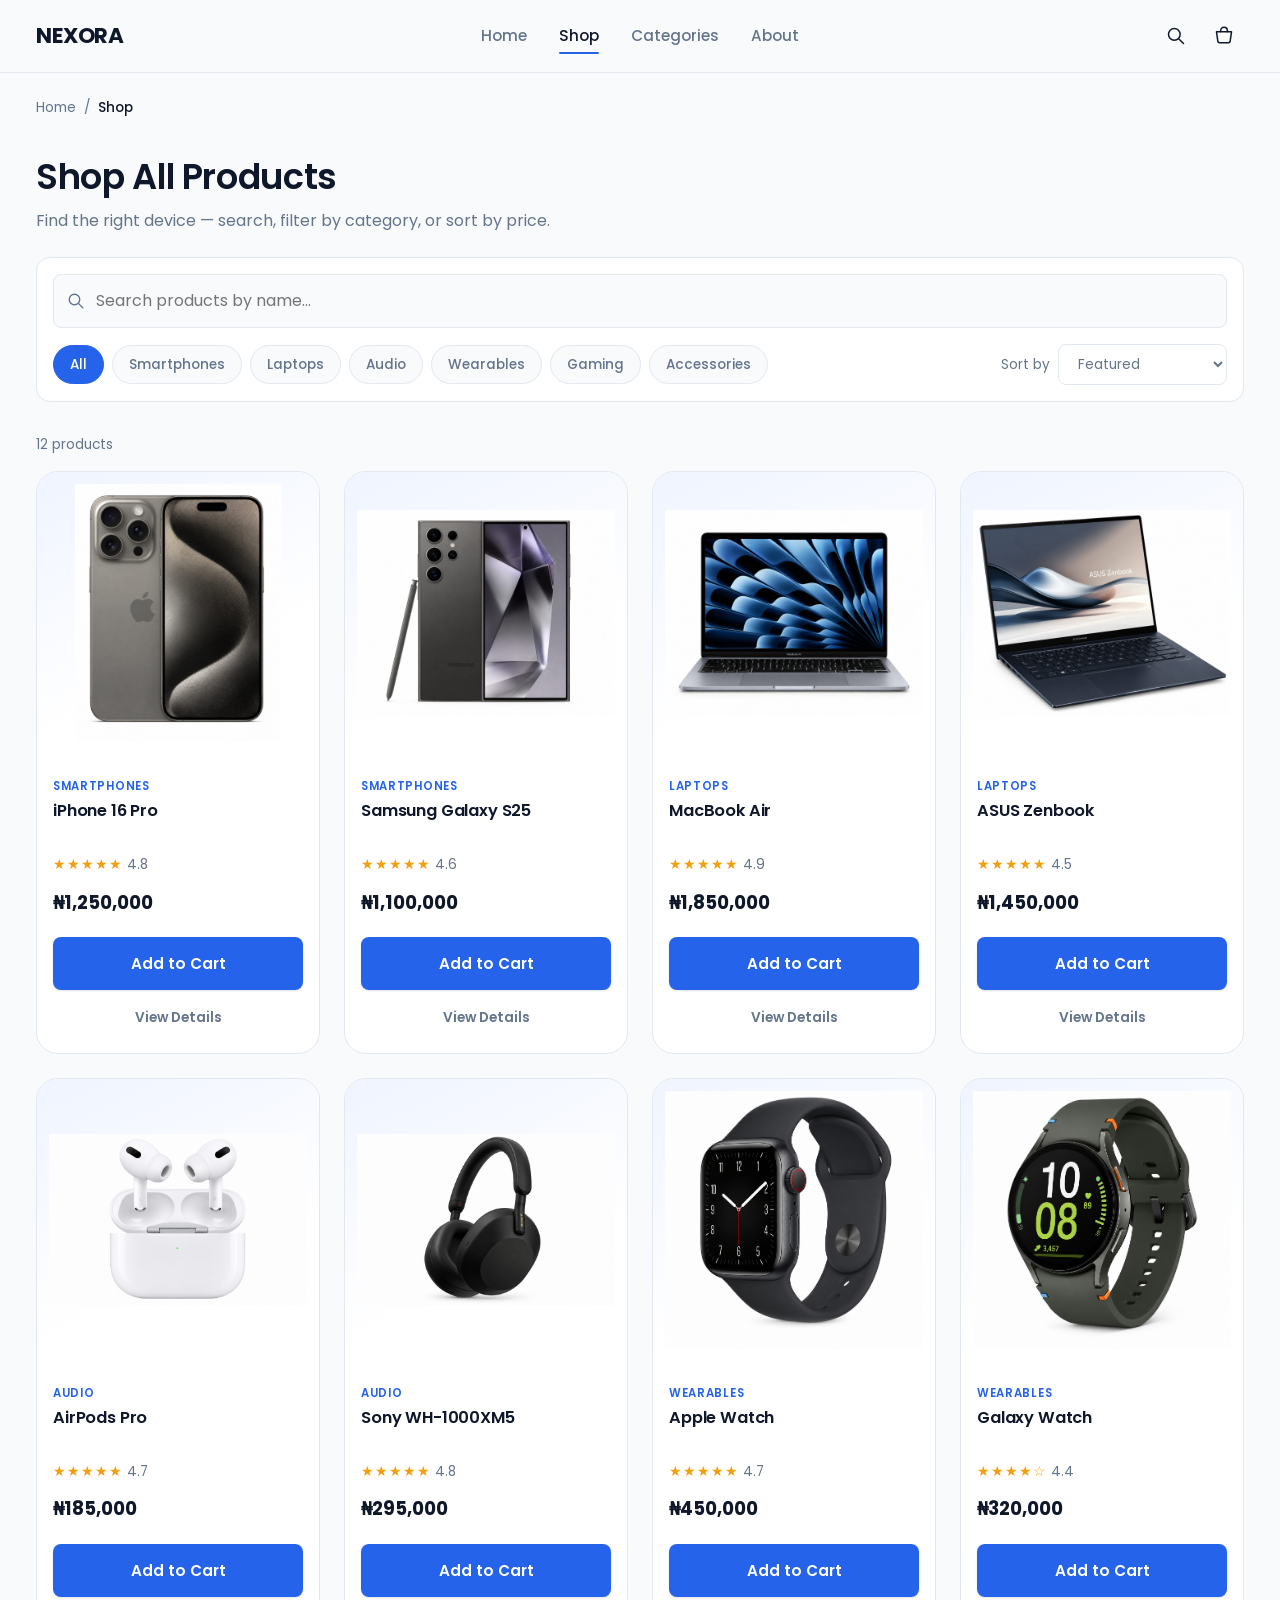
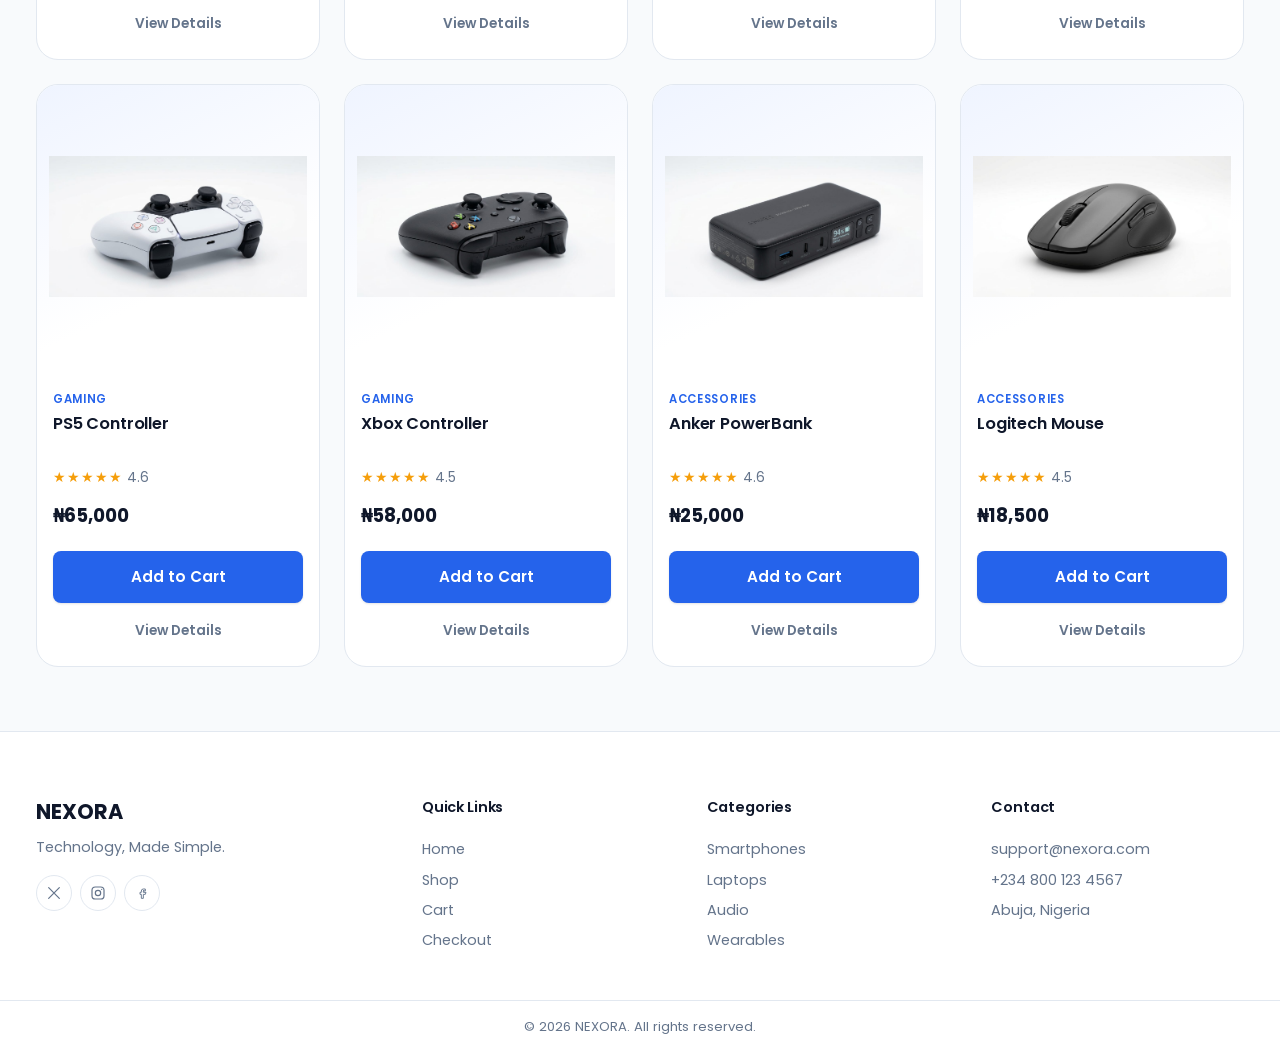
==== checkout.html @ f47aa78c "initail commit" ====
<!DOCTYPE html>
<html lang="en">
<head>
  <meta charset="UTF-8">
  <meta name="viewport" content="width=device-width, initial-scale=1.0">
  <title>Checkout — NEXORA</title>
  <link rel="preconnect" href="https://fonts.googleapis.com">
  <link rel="preconnect" href="https://fonts.gstatic.com" crossorigin>
  <link href="https://fonts.googleapis.com/css2?family=Poppins:wght@400;500;600;700&amp;display=swap" rel="stylesheet">
  <link rel="stylesheet" href="css/style.css">
  <link rel="stylesheet" href="css/products.css">
  <link rel="stylesheet" href="css/responsive.css">
</head>
<body>

  <!-- ============ NAVBAR ============ -->
  <header class="navbar">
    <div class="container navbar__inner">
      <a href="index.html" class="navbar__logo" aria-label="NEXORA Home">NEXORA</a>

      <nav class="navbar__links" aria-label="Primary">
        <a href="index.html" class="navbar__link">Home</a>
        <a href="products.html" class="navbar__link">Shop</a>
        <a href="index.html#categories" class="navbar__link">Categories</a>
        <a href="index.html#why-choose" class="navbar__link">About</a>
      </nav>

      <div class="navbar__actions">
        <button class="icon-btn" id="searchToggle" aria-label="Search" aria-expanded="false" aria-controls="navbarSearch">
          <svg width="20" height="20" viewBox="0 0 24 24" fill="none" aria-hidden="true"><circle cx="10" cy="10" r="7" stroke="currentColor" stroke-width="1.8"/><line x1="21" y1="21" x2="15.5" y2="15.5" stroke="currentColor" stroke-width="1.8" stroke-linecap="round"/></svg>
        </button>
        <a href="cart.html" class="icon-btn" aria-label="View cart">
          <svg width="20" height="20" viewBox="0 0 24 24" fill="none" aria-hidden="true"><path d="M3 7h18l-1.6 11.2A2 2 0 0 1 17.4 20H6.6a2 2 0 0 1-2-1.8L3 7Z" stroke="currentColor" stroke-width="1.8" stroke-linejoin="round"/><path d="M8 7V5.5a4 4 0 0 1 8 0V7" stroke="currentColor" stroke-width="1.8" stroke-linecap="round"/></svg>
          <span class="cart-count" id="cartCount">0</span>
        </a>
        <button class="hamburger" id="hamburgerBtn" aria-label="Open menu" aria-expanded="false" aria-controls="mobileMenu">
          <span></span><span></span><span></span>
        </button>
      </div>
    </div>

    <div class="navbar__search" id="navbarSearch" hidden>
      <form class="navbar__search-form" id="navbarSearchForm" role="search" novalidate>
        <label for="navbarSearchInput" class="visually-hidden">Search products</label>
        <input type="search" id="navbarSearchInput" placeholder="Search for products..." autocomplete="off">
        <button type="submit">Search</button>
      </form>
    </div>
  </header>

  <div class="mobile-menu" id="mobileMenu" hidden>
    <nav aria-label="Mobile">
      <a href="index.html">Home</a>
      <a href="products.html">Shop</a>
      <a href="index.html#categories">Categories</a>
      <a href="index.html#why-choose">About</a>
      <a href="cart.html">Cart</a>
    </nav>
  </div>

  <main id="main-content">
    <div class="container">

      <nav class="breadcrumb" aria-label="Breadcrumb">
        <a href="index.html">Home</a>
        <span aria-hidden="true">/</span>
        <a href="cart.html">Cart</a>
        <span aria-hidden="true">/</span>
        <span class="breadcrumb__current">Checkout</span>
      </nav>

      <div class="page-header">
        <h1 class="page-header__title">Checkout</h1>
        <p class="page-header__text">Enter your delivery details to complete your order.</p>
      </div>

      <div class="checkout-layout">
        <!-- ============ DELIVERY FORM ============ -->
        <form class="checkout-form" id="checkoutForm" novalidate>
          <h2>Delivery Details</h2>

          <div class="field field--full">
            <label for="fullName">Full Name</label>
            <input type="text" id="fullName" name="fullName" autocomplete="name" placeholder="e.g. Amaka Obi" aria-describedby="fullNameError">
            <p class="field__error" id="fullNameError"></p>
          </div>

          <div class="field">
            <label for="email">Email</label>
            <input type="email" id="email" name="email" autocomplete="email" placeholder="you@example.com" aria-describedby="emailError">
            <p class="field__error" id="emailError"></p>
          </div>

          <div class="field">
            <label for="phone">Phone Number</label>
            <input type="tel" id="phone" name="phone" autocomplete="tel" placeholder="e.g. 0803 123 4567" aria-describedby="phoneError">
            <p class="field__error" id="phoneError"></p>
          </div>

          <div class="field field--full">
            <label for="address">Address</label>
            <input type="text" id="address" name="address" autocomplete="street-address" placeholder="Street address" aria-describedby="addressError">
            <p class="field__error" id="addressError"></p>
          </div>

          <div class="field field--full">
            <label for="city">City</label>
            <input type="text" id="city" name="city" autocomplete="address-level2" placeholder="e.g. Abuja" aria-describedby="cityError">
            <p class="field__error" id="cityError"></p>
          </div>

          <div class="field field--full">
            <button type="submit" class="btn btn--primary btn--block" id="placeOrderBtn">Place Order</button>
          </div>
        </form>

        <!-- ============ ORDER SUMMARY ============ -->
        <aside class="order-summary">
          <h2>Order Summary</h2>
          <div id="checkoutItems">
            <!-- Populated by checkout.js -->
          </div>
          <div class="summary-row">
            <span>Subtotal</span>
            <span id="checkoutSubtotal">₦0</span>
          </div>
          <div class="summary-row">
            <span>Delivery Fee</span>
            <span id="checkoutDelivery">₦0</span>
          </div>
          <div class="summary-row summary-row--total">
            <span>Total</span>
            <span id="checkoutTotal">₦0</span>
          </div>
        </aside>
      </div>

    </div>
  </main>

  <!-- ============ FOOTER ============ -->
  <footer class="footer">
    <div class="container footer__grid">
      <div class="footer__brand">
        <p class="footer__logo">NEXORA</p>
        <p class="footer__tagline">Technology, Made Simple.</p>
        <div class="footer__socials">
          <a href="#" aria-label="NEXORA on Twitter / X"><svg width="16" height="16" viewBox="0 0 24 24" fill="none" aria-hidden="true"><path d="M4 4l16 16M20 4 4 20" stroke="currentColor" stroke-width="1.8" stroke-linecap="round"/></svg></a>
          <a href="#" aria-label="NEXORA on Instagram"><svg width="16" height="16" viewBox="0 0 24 24" fill="none" aria-hidden="true"><rect x="3" y="3" width="18" height="18" rx="5" stroke="currentColor" stroke-width="1.8"/><circle cx="12" cy="12" r="4" stroke="currentColor" stroke-width="1.8"/><circle cx="17.5" cy="6.5" r="1" fill="currentColor"/></svg></a>
          <a href="#" aria-label="NEXORA on Facebook"><svg width="16" height="16" viewBox="0 0 24 24" fill="none" aria-hidden="true"><path d="M14 9h3V6h-3a3 3 0 0 0-3 3v2H9v3h2v6h3v-6h3l1-3h-4V9a1 1 0 0 1 1-1Z" stroke="currentColor" stroke-width="1.4" stroke-linejoin="round"/></svg></a>
        </div>
      </div>
      <div class="footer__col">
        <h3>Quick Links</h3>
        <a href="index.html">Home</a>
        <a href="products.html">Shop</a>
        <a href="cart.html">Cart</a>
        <a href="checkout.html">Checkout</a>
      </div>
      <div class="footer__col">
        <h3>Categories</h3>
        <a href="products.html?category=smartphones">Smartphones</a>
        <a href="products.html?category=laptops">Laptops</a>
        <a href="products.html?category=audio">Audio</a>
        <a href="products.html?category=wearables">Wearables</a>
      </div>
      <div class="footer__col">
        <h3>Contact</h3>
        <p>support@nexora.com</p>
        <p>+234 800 123 4567</p>
        <p>Abuja, Nigeria</p>
      </div>
    </div>
    <div class="footer__bottom">
      <p>&copy; 2026 NEXORA. All rights reserved.</p>
    </div>
  </footer>

  <button id="scrollTopBtn" class="scroll-top-btn" aria-label="Scroll to top" hidden>
    <svg width="18" height="18" viewBox="0 0 24 24" fill="none" aria-hidden="true"><path d="M6 15l6-6 6 6" stroke="currentColor" stroke-width="2" stroke-linecap="round" stroke-linejoin="round"/></svg>
  </button>

  <div id="toastContainer" class="toast-container" aria-live="polite" aria-atomic="true"></div>

  <script src="js/main.js"></script>
  <script src="js/products.js"></script>
  <script src="js/cart.js"></script>
  <script src="js/checkout.js"></script>
</body>
</html>
---- css/style.css ----
/* =============================================================
   NEXORA — style.css
   Global design tokens, typography, layout primitives, the navbar,
   footer, and every section that lives on the home page. Components
   that are reused elsewhere (buttons, cards, forms, toasts) also
   live here so products.css and every page can rely on them.
   ============================================================= */

/* ---------- Design tokens ---------- */
:root {
  /* Brand colors (fixed by the NEXORA design system) */
  --bg: #F8FAFC;
  --surface: #FFFFFF;
  --primary: #2563EB;
  --primary-hover: #1D4ED8;
  --text: #0F172A;
  --text-secondary: #64748B;
  --border: #E2E8F0;
  --success: #22C55E;

  /* Supporting tokens derived from the brand palette */
  --primary-soft: #EFF4FF;
  --danger: #DC2626;
  --danger-soft: #FEF2F2;

  /* Spacing scale — keeps rhythm consistent across every section */
  --space-1: 4px;
  --space-2: 8px;
  --space-3: 12px;
  --space-4: 16px;
  --space-5: 24px;
  --space-6: 32px;
  --space-7: 48px;
  --space-8: 64px;
  --space-9: 96px;

  /* Radius + shadow — used sparingly for a premium, non-toy feel */
  --radius-sm: 8px;
  --radius-md: 14px;
  --radius-lg: 22px;
  --shadow-sm: 0 1px 2px rgba(15, 23, 42, 0.06), 0 1px 3px rgba(15, 23, 42, 0.06);
  --shadow-md: 0 8px 24px rgba(15, 23, 42, 0.08);
  --shadow-lg: 0 20px 48px rgba(15, 23, 42, 0.12);

  --font-body: "Poppins", -apple-system, BlinkMacSystemFont, "Segoe UI", sans-serif;
  --container-width: 1240px;
  --transition: 0.2s ease;
}

/* ---------- Reset ---------- */
*, *::before, *::after { box-sizing: border-box; }

html { scroll-behavior: smooth; }

@media (prefers-reduced-motion: reduce) {
  html { scroll-behavior: auto; }
  *, *::before, *::after {
    animation-duration: 0.01ms !important;
    animation-iteration-count: 1 !important;
    transition-duration: 0.01ms !important;
  }
}

body, h1, h2, h3, h4, p, figure, blockquote, dl, dd { margin: 0; }
ul, ol { margin: 0; padding: 0; list-style: none; }
img { max-width: 100%; display: block; }
button, input, select, textarea { font: inherit; color: inherit; }
button { cursor: pointer; background: none; border: none; }
a { color: inherit; text-decoration: none; }

body {
  font-family: var(--font-body);
  background: var(--bg);
  color: var(--text);
  line-height: 1.55;
  -webkit-font-smoothing: antialiased;
}

body.no-scroll { overflow: hidden; }

/* Visible, on-brand focus state — required everywhere for keyboard users */
a:focus-visible,
button:focus-visible,
input:focus-visible,
select:focus-visible,
textarea:focus-visible {
  outline: 2px solid var(--primary);
  outline-offset: 2px;
  border-radius: var(--radius-sm);
}

.visually-hidden {
  position: absolute;
  width: 1px; height: 1px;
  overflow: hidden;
  clip: rect(0 0 0 0);
  white-space: nowrap;
}

/* BUG FIX: several components below (.empty-state, .cart-layout,
   .product-detail, etc.) set an explicit `display` value for their own
   layout purposes. An explicit author `display` always wins over the
   browser's built-in `[hidden] { display: none }` rule, no matter how
   the `hidden` attribute/property is toggled from JS — which was why
   "No products found" and similar empty-states could stay visible even
   after JS set `.hidden = true`. This single rule restores the native
   behavior everywhere, with the highest priority so nothing can quietly
   override it again. */
[hidden] { display: none !important; }

/* ---------- Layout ---------- */
.container {
  width: 100%;
  max-width: var(--container-width);
  margin-inline: auto;
  padding-inline: var(--space-4);
}

.section { padding-block: var(--space-8); }
.section--tight { padding-block: var(--space-7); }
.section--muted { background: var(--surface); }

.section__header {
  display: flex;
  flex-direction: column;
  gap: var(--space-2);
  margin-bottom: var(--space-6);
}

.section__eyebrow {
  font-size: 0.75rem;
  font-weight: 600;
  letter-spacing: 0.12em;
  text-transform: uppercase;
  color: var(--primary);
}

.section__title {
  font-size: clamp(1.5rem, 1.2rem + 1.2vw, 2.1rem);
  font-weight: 600;
  letter-spacing: -0.01em;
}

.section__subtitle {
  color: var(--text-secondary);
  max-width: 56ch;
}

.section__head-row {
  display: flex;
  align-items: flex-end;
  justify-content: space-between;
  gap: var(--space-4);
  flex-wrap: wrap;
}

/* ---------- Typography ---------- */
h1, h2, h3, h4 { font-weight: 600; color: var(--text); letter-spacing: -0.01em; }
.text-secondary { color: var(--text-secondary); }
.text-sm { font-size: 0.875rem; }

/* ---------- Buttons ---------- */
.btn {
  display: inline-flex;
  align-items: center;
  justify-content: center;
  gap: var(--space-2);
  padding: 0.85rem 1.6rem;
  border-radius: var(--radius-sm);
  font-weight: 600;
  font-size: 0.95rem;
  border: 1px solid transparent;
  transition: transform var(--transition), background var(--transition), box-shadow var(--transition), border-color var(--transition);
  white-space: nowrap;
}

.btn--primary {
  background: var(--primary);
  color: #fff;
  box-shadow: var(--shadow-sm);
}
.btn--primary:hover { background: var(--primary-hover); box-shadow: var(--shadow-md); transform: translateY(-1px); }

.btn--outline {
  background: var(--surface);
  color: var(--text);
  border-color: var(--border);
}
.btn--outline:hover { border-color: var(--primary); color: var(--primary); }

.btn--ghost {
  background: transparent;
  color: var(--text);
}
.btn--ghost:hover { color: var(--primary); }

.btn--sm { padding: 0.6rem 1.1rem; font-size: 0.85rem; }
.btn--block { width: 100%; }
.btn:disabled { opacity: 0.65; cursor: not-allowed; transform: none !important; }

/* ---------- Forms (shared across shop search, checkout, newsletter) ---------- */
.field { display: flex; flex-direction: column; gap: var(--space-2); }

.field label {
  font-size: 0.85rem;
  font-weight: 500;
  color: var(--text);
}

.field input,
.field select,
.field textarea {
  padding: 0.8rem 1rem;
  border: 1px solid var(--border);
  border-radius: var(--radius-sm);
  background: var(--surface);
  font-size: 0.95rem;
  transition: border-color var(--transition), box-shadow var(--transition);
}

.field input:focus,
.field select:focus,
.field textarea:focus {
  border-color: var(--primary);
  box-shadow: 0 0 0 3px var(--primary-soft);
  outline: none;
}

.field input[aria-invalid="true"] { border-color: var(--danger); }

.field__error {
  min-height: 1.1em;
  font-size: 0.8rem;
  color: var(--danger);
}

/* ---------- Star ratings ---------- */
.stars { color: #F59E0B; letter-spacing: 1px; font-size: 0.9rem; }
.rating-value { font-size: 0.85rem; color: var(--text-secondary); margin-left: var(--space-1); }

/* ---------- Navbar ---------- */
.navbar {
  position: sticky;
  top: 0;
  z-index: 100;
  background: rgba(248, 250, 252, 0.92);
  backdrop-filter: blur(10px);
  border-bottom: 1px solid var(--border);
}

.navbar__inner {
  display: flex;
  align-items: center;
  justify-content: space-between;
  gap: var(--space-4);
  padding-block: var(--space-4);
}

.navbar__logo {
  font-size: 1.35rem;
  font-weight: 700;
  letter-spacing: -0.02em;
  color: var(--text);
}

.navbar__links { display: none; align-items: center; gap: var(--space-6); }

.navbar__link {
  font-size: 0.95rem;
  font-weight: 500;
  color: var(--text-secondary);
  transition: color var(--transition);
  position: relative;
}
.navbar__link:hover, .navbar__link[aria-current="page"] { color: var(--text); }
.navbar__link[aria-current="page"]::after {
  content: "";
  position: absolute;
  left: 0; right: 0; bottom: -6px;
  height: 2px;
  background: var(--primary);
  border-radius: 2px;
}

.navbar__actions { display: flex; align-items: center; gap: var(--space-2); }

.icon-btn {
  position: relative;
  display: inline-flex;
  align-items: center;
  justify-content: center;
  width: 40px; height: 40px;
  border-radius: var(--radius-sm);
  color: var(--text);
  transition: background var(--transition), color var(--transition);
}
.icon-btn:hover { background: var(--primary-soft); color: var(--primary); }

.cart-count {
  position: absolute;
  top: 2px; right: 2px;
  min-width: 16px; height: 16px;
  padding: 0 3px;
  border-radius: 999px;
  background: var(--primary);
  color: #fff;
  font-size: 0.65rem;
  font-weight: 700;
  display: none;
  align-items: center;
  justify-content: center;
}
.cart-count--visible { display: flex; }

.hamburger {
  display: inline-flex;
  flex-direction: column;
  justify-content: center;
  gap: 5px;
  width: 40px; height: 40px;
  align-items: center;
}
.hamburger span {
  width: 20px; height: 2px;
  background: var(--text);
  border-radius: 2px;
  transition: transform var(--transition), opacity var(--transition);
}
.hamburger--active span:nth-child(1) { transform: translateY(7px) rotate(45deg); }
.hamburger--active span:nth-child(2) { opacity: 0; }
.hamburger--active span:nth-child(3) { transform: translateY(-7px) rotate(-45deg); }

.navbar__search {
  border-top: 1px solid var(--border);
  background: var(--surface);
}
.navbar__search-form {
  display: flex;
  gap: var(--space-2);
  padding: var(--space-3) var(--space-4);
  max-width: var(--container-width);
  margin-inline: auto;
}
.navbar__search-form input {
  flex: 1;
  padding: 0.7rem 1rem;
  border: 1px solid var(--border);
  border-radius: var(--radius-sm);
  background: var(--bg);
}
.navbar__search-form button {
  padding: 0.7rem 1.2rem;
  background: var(--primary);
  color: #fff;
  border-radius: var(--radius-sm);
  font-weight: 600;
  font-size: 0.9rem;
}

.mobile-menu {
  position: fixed;
  inset: 0 0 0 auto;
  top: 0;
  width: min(78vw, 320px);
  height: 100%;
  background: var(--surface);
  box-shadow: var(--shadow-lg);
  z-index: 200;
  transform: translateX(100%);
  transition: transform var(--transition);
  padding: var(--space-8) var(--space-5) var(--space-5);
}
.mobile-menu--open { transform: translateX(0); }
.mobile-menu nav { display: flex; flex-direction: column; gap: var(--space-5); }
.mobile-menu nav a { font-size: 1.05rem; font-weight: 500; color: var(--text); }

/* ---------- Hero ---------- */
.hero {
  position: relative;
  overflow: hidden;
  padding-block: var(--space-8) var(--space-9);
  /* Soft mesh of brand-blue gradients — premium without leaning on any
     imagery, and quiet enough to keep the copy fully legible */
  background:
    radial-gradient(circle at 12% 15%, var(--primary-soft) 0%, transparent 42%),
    radial-gradient(circle at 88% 6%, #EAF0FF 0%, transparent 38%),
    var(--bg);
}

.hero__inner {
  display: grid;
  gap: var(--space-7);
  align-items: center;
  position: relative;
  z-index: 1;
}

.hero__eyebrow {
  display: inline-flex;
  align-items: center;
  gap: var(--space-2);
  font-size: 0.78rem;
  font-weight: 600;
  letter-spacing: 0.1em;
  text-transform: uppercase;
  color: var(--primary);
  background: var(--primary-soft);
  padding: 0.45rem 0.9rem 0.45rem 0.7rem;
  border-radius: 999px;
  margin-bottom: var(--space-5);
  border: 1px solid rgba(37, 99, 235, 0.12);
}
.hero__eyebrow-dot {
  width: 6px; height: 6px;
  border-radius: 50%;
  background: var(--success);
  flex-shrink: 0;
}

.hero__title {
  font-size: clamp(2.2rem, 1.6rem + 3.2vw, 3.75rem);
  font-weight: 700;
  letter-spacing: -0.025em;
  line-height: 1.06;
  margin-bottom: var(--space-5);
}
.hero__title span { color: var(--primary); }

.hero__text {
  color: var(--text-secondary);
  font-size: 1.08rem;
  max-width: 46ch;
  margin-bottom: var(--space-6);
}

.hero__actions { display: flex; flex-wrap: wrap; gap: var(--space-3); }
.hero__actions .btn--primary { gap: var(--space-2); }

.hero__stats {
  display: flex;
  gap: var(--space-7);
  margin-top: var(--space-7);
  padding-top: var(--space-6);
  border-top: 1px solid var(--border);
}
.hero__stat-value { font-size: 1.55rem; font-weight: 700; letter-spacing: -0.01em; }
.hero__stat-label { font-size: 0.8rem; color: var(--text-secondary); margin-top: 2px; }

/* Circuit-motif graphic — the signature visual, hand-drawn as SVG so it
   works without any image assets and reflects the electronics subject */
.hero__graphic {
  width: 100%;
  height: auto;
  color: var(--primary);
}
.hero__graphic-wrap { position: relative; }
.hero__graphic-wrap::before {
  content: "";
  position: absolute;
  inset: -10%;
  background: radial-gradient(circle at 60% 40%, var(--primary-soft), transparent 65%);
  z-index: -1;
}

/* Floating glassmorphism trust cards — mobile-first as a quiet static
   stack under the graphic; responsive.css promotes them to floating
   badges over the graphic once there's room to do it elegantly */
.hero__float-cards {
  display: flex;
  flex-direction: column;
  gap: var(--space-3);
  margin-top: var(--space-5);
}
.hero__float-card {
  display: flex;
  align-items: center;
  gap: var(--space-3);
  padding: var(--space-3) var(--space-4);
  background: rgba(255, 255, 255, 0.75);
  backdrop-filter: blur(14px);
  -webkit-backdrop-filter: blur(14px);
  border: 1px solid rgba(255, 255, 255, 0.7);
  border-radius: var(--radius-md);
  box-shadow: var(--shadow-md);
}
.hero__float-card__icon {
  width: 38px; height: 38px;
  border-radius: 10px;
  background: var(--primary);
  color: #fff;
  display: flex;
  align-items: center;
  justify-content: center;
  flex-shrink: 0;
}
.hero__float-card__title { font-size: 0.85rem; font-weight: 600; line-height: 1.2; }
.hero__float-card__text { font-size: 0.74rem; color: var(--text-secondary); }

/* ---------- Shop by category ---------- */
.category-grid {
  display: grid;
  grid-template-columns: repeat(2, 1fr);
  gap: var(--space-4);
}

.category-card {
  display: flex;
  flex-direction: column;
  gap: var(--space-3);
  padding: var(--space-5);
  background: var(--surface);
  border: 1px solid var(--border);
  border-radius: var(--radius-md);
  transition: transform var(--transition), box-shadow var(--transition), border-color var(--transition);
}
.category-card:hover { transform: translateY(-3px); box-shadow: var(--shadow-md); border-color: transparent; }

.category-card__icon {
  width: 44px; height: 44px;
  display: flex; align-items: center; justify-content: center;
  border-radius: var(--radius-sm);
  background: var(--primary-soft);
  color: var(--primary);
}

.category-card__name { font-weight: 600; font-size: 1rem; }
.category-card__count { color: var(--text-secondary); font-size: 0.82rem; }

/* ---------- Product grid + card (shared: home + shop) ---------- */
/* BUG FIX: this used to be locked to 2 columns unconditionally, which
   crushed cards (and their action buttons) on small phones. True
   mobile-first now starts at a single column; responsive.css adds
   columns back in as the viewport actually has room for them. */
.product-grid {
  display: grid;
  grid-template-columns: 1fr;
  gap: var(--space-5);
}

.product-card {
  background: var(--surface);
  border: 1px solid var(--border);
  border-radius: var(--radius-lg);
  overflow: hidden;
  display: flex;
  flex-direction: column;
  height: 100%;
  transition: transform var(--transition), box-shadow var(--transition), border-color var(--transition);
}
/* Premium hover: lift, deepen the shadow, and let the primary color
   edge in — subtle enough to stay "clean", not "gamer neon" */
.product-card:hover {
  transform: translateY(-6px);
  box-shadow: var(--shadow-lg);
  border-color: var(--primary-soft);
}

/* ---------- Image placeholder system ----------
   Every product image container ships with a soft gradient + a
   category-matched line icon by default (the ".media" pattern below).
   Once a real photo file is dropped into /images with the matching
   name, the <img>'s onload handler fades it in and hides the
   placeholder automatically — no markup changes needed later. */
.media {
  position: relative;
  aspect-ratio: 1 / 1;
  background: linear-gradient(155deg, var(--primary-soft) 0%, #FFFFFF 65%);
  overflow: hidden;
}
.media__placeholder {
  position: absolute;
  inset: 0;
  display: flex;
  align-items: center;
  justify-content: center;
  color: var(--primary);
  opacity: 0.4;
  transition: opacity var(--transition), transform var(--transition);
}
.media__placeholder svg { width: 34%; height: 34%; }
.media img {
  position: absolute;
  inset: 0;
  width: 100%;
  height: 100%;
  object-fit: contain;
  padding: 12px;
  display: block;
  transition: transform 0.4s ease;
}
.product-card__image { aspect-ratio: 1 / 1; }
.product-card:hover .media__placeholder { opacity: 0.55; transform: scale(1.06); }
.product-card:hover .media img { transform: scale(1.06); }

.product-card__body {
  padding: var(--space-5) var(--space-4) var(--space-4);
  display: flex;
  flex-direction: column;
  gap: var(--space-1);
  flex: 1;
}

.product-card__category {
  font-size: 0.72rem;
  font-weight: 600;
  letter-spacing: 0.06em;
  text-transform: uppercase;
  color: var(--primary);
}

.product-card__name {
  font-size: 1.02rem;
  font-weight: 600;
  line-height: 1.35;
  /* Clamp to two lines so cards with long vs. short names still line
     up evenly across a row instead of shifting the price/buttons */
  display: -webkit-box;
  line-clamp: 2;
  -webkit-line-clamp: 2;
  -webkit-box-orient: vertical;
  overflow: hidden;
  min-height: 2.7em;
}
.product-card__name a:hover { color: var(--primary); }

.product-card__rating { margin: var(--space-1) 0; }

.product-card__price {
  font-size: 1.15rem;
  font-weight: 700;
  margin-top: var(--space-1);
}

/* BUG FIX: these used to sit side-by-side and overflow the card on
   narrow screens. A single full-width primary action plus a light
   secondary link stacks cleanly at any card width, on every device. */
.product-card__actions {
  display: flex;
  flex-direction: column;
  gap: var(--space-2);
  margin-top: auto;
  padding-top: var(--space-4);
}
.product-card__actions .btn { width: 100%; }

.product-card__view-link {
  display: block;
  text-align: center;
  font-size: 0.85rem;
  font-weight: 600;
  color: var(--text-secondary);
  padding: 0.55rem;
  border-radius: var(--radius-sm);
  transition: color var(--transition), background var(--transition);
}
.product-card__view-link:hover { color: var(--primary); background: var(--primary-soft); }

/* ---------- Why choose NEXORA ---------- */
.features-grid {
  display: grid;
  grid-template-columns: 1fr;
  gap: var(--space-5);
}

.feature-card {
  display: flex;
  gap: var(--space-4);
  padding: var(--space-5);
  background: var(--surface);
  border: 1px solid var(--border);
  border-radius: var(--radius-md);
  transition: transform var(--transition), box-shadow var(--transition), border-color var(--transition);
}
.feature-card:hover { transform: translateY(-3px); box-shadow: var(--shadow-md); border-color: transparent; }

.feature-card__icon {
  flex-shrink: 0;
  width: 48px; height: 48px;
  border-radius: var(--radius-sm);
  background: var(--primary-soft);
  color: var(--primary);
  display: flex; align-items: center; justify-content: center;
}

.feature-card__title { font-weight: 600; margin-bottom: var(--space-1); }
.feature-card__text { color: var(--text-secondary); font-size: 0.9rem; }

/* ---------- Testimonials ---------- */
.testimonial-grid {
  display: grid;
  grid-template-columns: 1fr;
  gap: var(--space-5);
}

.testimonial-card {
  padding: var(--space-5);
  background: var(--surface);
  border: 1px solid var(--border);
  border-radius: var(--radius-md);
  display: flex;
  flex-direction: column;
  gap: var(--space-3);
  transition: transform var(--transition), box-shadow var(--transition), border-color var(--transition);
}
.testimonial-card:hover { transform: translateY(-3px); box-shadow: var(--shadow-md); border-color: transparent; }

.testimonial-card__quote { color: var(--text); font-size: 0.95rem; }

.testimonial-card__author {
  display: flex;
  align-items: center;
  gap: var(--space-3);
  margin-top: auto;
}

.testimonial-card__avatar {
  width: 40px; height: 40px;
  border-radius: 50%;
  background: var(--primary-soft);
  color: var(--primary);
  display: flex; align-items: center; justify-content: center;
  font-weight: 700;
  font-size: 0.9rem;
}

.testimonial-card__name { font-weight: 600; font-size: 0.9rem; }
.testimonial-card__role { font-size: 0.78rem; color: var(--text-secondary); }

/* ---------- Newsletter ---------- */
.newsletter {
  background: var(--text);
  border-radius: var(--radius-lg);
  padding: var(--space-7) var(--space-5);
  text-align: center;
  color: #fff;
}
.newsletter__title { font-size: 1.6rem; margin-bottom: var(--space-2); }
.newsletter__text { color: #CBD5E1; margin-bottom: var(--space-5); max-width: 46ch; margin-inline: auto; }

.newsletter__form {
  display: flex;
  flex-direction: column;
  gap: var(--space-2);
  max-width: 440px;
  margin-inline: auto;
}
.newsletter__field {
  display: flex;
  flex-direction: column;
  gap: var(--space-3);
}
.newsletter__form input {
  padding: 0.85rem 1.1rem;
  border-radius: var(--radius-sm);
  border: 1px solid rgba(255,255,255,0.2);
  background: rgba(255,255,255,0.08);
  color: #fff;
}
.newsletter__form input[aria-invalid="true"] { border-color: #FCA5A5; }
.newsletter__form input::placeholder { color: #94A3B8; }
.field__error--dark { color: #FCA5A5; text-align: left; }

/* ---------- Footer ---------- */
.footer { background: var(--surface); border-top: 1px solid var(--border); padding-top: var(--space-8); }

.footer__grid {
  display: grid;
  grid-template-columns: 1fr;
  gap: var(--space-6);
  padding-bottom: var(--space-7);
}

.footer__logo { font-size: 1.3rem; font-weight: 700; margin-bottom: var(--space-2); }
.footer__tagline { color: var(--text-secondary); font-size: 0.9rem; margin-bottom: var(--space-4); }

.footer__socials { display: flex; gap: var(--space-2); }
.footer__socials a {
  width: 36px; height: 36px;
  border-radius: 50%;
  border: 1px solid var(--border);
  display: flex; align-items: center; justify-content: center;
  color: var(--text-secondary);
  transition: color var(--transition), border-color var(--transition);
}
.footer__socials a:hover { color: var(--primary); border-color: var(--primary); }

.footer__col h3 { font-size: 0.9rem; margin-bottom: var(--space-3); }
.footer__col { display: flex; flex-direction: column; gap: var(--space-2); }
.footer__col a, .footer__col p { color: var(--text-secondary); font-size: 0.9rem; }
.footer__col a:hover { color: var(--primary); }

.footer__bottom {
  border-top: 1px solid var(--border);
  padding-block: var(--space-4);
  text-align: center;
  color: var(--text-secondary);
  font-size: 0.82rem;
}

/* ---------- Toasts ---------- */
.toast-container {
  position: fixed;
  bottom: var(--space-5);
  left: 50%;
  transform: translateX(-50%);
  z-index: 300;
  display: flex;
  flex-direction: column;
  gap: var(--space-2);
  width: min(92vw, 360px);
  align-items: center;
}

.toast {
  width: 100%;
  padding: 0.85rem 1.1rem;
  border-radius: var(--radius-sm);
  background: var(--text);
  color: #fff;
  font-size: 0.88rem;
  font-weight: 500;
  box-shadow: var(--shadow-lg);
  opacity: 0;
  transform: translateY(12px);
  transition: opacity var(--transition), transform var(--transition);
  text-align: center;
}
.toast--visible { opacity: 1; transform: translateY(0); }
.toast--error { background: var(--danger); }
.toast--info { background: #334155; }

/* ---------- Scroll to top ---------- */
.scroll-top-btn {
  position: fixed;
  bottom: var(--space-5);
  right: var(--space-5);
  width: 44px; height: 44px;
  border-radius: 50%;
  background: var(--primary);
  color: #fff;
  box-shadow: var(--shadow-md);
  display: flex; align-items: center; justify-content: center;
  z-index: 90;
  transition: background var(--transition), transform var(--transition);
}
.scroll-top-btn:hover { background: var(--primary-hover); transform: translateY(-2px); }

/* ---------- Empty states (shared shape, used on shop/cart/product pages) ---------- */
.empty-state {
  text-align: center;
  padding: var(--space-8) var(--space-4);
  display: flex;
  flex-direction: column;
  align-items: center;
  gap: var(--space-4);
}
.empty-state__icon {
  width: 64px; height: 64px;
  border-radius: 50%;
  background: var(--primary-soft);
  color: var(--primary);
  display: flex; align-items: center; justify-content: center;
}
.empty-state__title { font-size: 1.15rem; font-weight: 600; }
.empty-state__text { color: var(--text-secondary); max-width: 40ch; }

/* ---------- Breadcrumb ---------- */
.breadcrumb {
  display: flex;
  flex-wrap: wrap;
  align-items: center;
  gap: var(--space-2);
  font-size: 0.85rem;
  color: var(--text-secondary);
  padding-block: var(--space-5);
}
.breadcrumb a:hover { color: var(--primary); }
.breadcrumb__current { color: var(--text); font-weight: 500; }
---- css/products.css ----
/* =============================================================
   NEXORA — products.css
   Styles specific to the shop grid (search/filter/sort toolbar),
   the single product detail page, the cart page, the checkout page,
   and the order-confirmation success page.
   ============================================================= */

.page-header {
  padding-block: var(--space-2) var(--space-5);
}
.page-header__title { font-size: clamp(1.6rem, 1.3rem + 1.2vw, 2.2rem); }
.page-header__text { color: var(--text-secondary); margin-top: var(--space-1); }

/* ---------- Shop toolbar ---------- */
.shop-toolbar {
  display: flex;
  flex-direction: column;
  gap: var(--space-4);
  padding: var(--space-4);
  background: var(--surface);
  border: 1px solid var(--border);
  border-radius: var(--radius-md);
  margin-bottom: var(--space-6);
}

.shop-toolbar__search {
  position: relative;
}
.shop-toolbar__search svg {
  position: absolute;
  left: 14px; top: 50%;
  transform: translateY(-50%);
  color: var(--text-secondary);
}
.shop-toolbar__search input {
  width: 100%;
  padding: 0.85rem 1rem 0.85rem 2.6rem;
  border: 1px solid var(--border);
  border-radius: var(--radius-sm);
  background: var(--bg);
}
.shop-toolbar__search input:focus {
  border-color: var(--primary);
  box-shadow: 0 0 0 3px var(--primary-soft);
  outline: none;
}

.shop-toolbar__row {
  display: flex;
  flex-wrap: wrap;
  gap: var(--space-3);
  align-items: center;
  justify-content: space-between;
}

.filter-pills {
  display: flex;
  flex-wrap: wrap;
  gap: var(--space-2);
}

.filter-pill {
  padding: 0.5rem 1rem;
  border-radius: 999px;
  border: 1px solid var(--border);
  background: var(--bg);
  font-size: 0.85rem;
  font-weight: 500;
  color: var(--text-secondary);
  transition: all var(--transition);
}
.filter-pill:hover { border-color: var(--primary); color: var(--primary); }
.filter-pill--active {
  background: var(--primary);
  border-color: var(--primary);
  color: #fff;
}

.shop-toolbar__sort {
  display: flex;
  align-items: center;
  gap: var(--space-2);
  font-size: 0.85rem;
  color: var(--text-secondary);
  white-space: nowrap;
}
.shop-toolbar__sort select {
  padding: 0.55rem 0.9rem;
  border: 1px solid var(--border);
  border-radius: var(--radius-sm);
  background: var(--surface);
}

.results-count { font-size: 0.85rem; color: var(--text-secondary); margin-bottom: var(--space-4); }

/* ---------- Product detail page ---------- */
.product-detail {
  display: grid;
  grid-template-columns: 1fr;
  gap: var(--space-7);
  padding-bottom: var(--space-8);
}

.product-detail__image {
  border: 1px solid var(--border);
  border-radius: var(--radius-lg);
}
.product-detail__image .media__placeholder svg { width: 30%; height: 30%; }

.product-detail__category {
  font-size: 0.78rem;
  font-weight: 600;
  letter-spacing: 0.08em;
  text-transform: uppercase;
  color: var(--primary);
  margin-bottom: var(--space-2);
}

.product-detail__name {
  font-size: clamp(1.5rem, 1.2rem + 1vw, 2rem);
  margin-bottom: var(--space-3);
}

.product-detail__rating { margin-bottom: var(--space-4); }

.product-detail__price {
  font-size: 1.8rem;
  font-weight: 700;
  margin-bottom: var(--space-5);
}

.product-detail__description {
  color: var(--text-secondary);
  margin-bottom: var(--space-6);
}

.qty-selector {
  display: inline-flex;
  align-items: center;
  border: 1px solid var(--border);
  border-radius: var(--radius-sm);
  overflow: hidden;
  margin-bottom: var(--space-5);
}
.qty-selector button {
  width: 42px; height: 42px;
  font-size: 1.1rem;
  color: var(--text);
  transition: background var(--transition);
}
.qty-selector button:hover { background: var(--primary-soft); color: var(--primary); }
.qty-selector input {
  width: 52px; height: 42px;
  text-align: center;
  border: none;
  border-inline: 1px solid var(--border);
  -moz-appearance: textfield;
}
.qty-selector input::-webkit-outer-spin-button,
.qty-selector input::-webkit-inner-spin-button { -webkit-appearance: none; margin: 0; }

.product-detail__actions {
  display: flex;
  flex-wrap: wrap;
  gap: var(--space-3);
  margin-bottom: var(--space-6);
}

.product-detail__specs {
  border-top: 1px solid var(--border);
  padding-top: var(--space-5);
}
.product-detail__specs h2 { font-size: 1.05rem; margin-bottom: var(--space-4); }
.specs-list {
  display: grid;
  grid-template-columns: 1fr;
  gap: 0;
  border: 1px solid var(--border);
  border-radius: var(--radius-md);
  overflow: hidden;
}
.specs-list dt, .specs-list dd {
  padding: var(--space-3) var(--space-4);
  font-size: 0.9rem;
  border-bottom: 1px solid var(--border);
}
.specs-list dt { color: var(--text-secondary); background: var(--surface); }
.specs-list dd { background: var(--bg); font-weight: 500; }
.specs-list dt:last-of-type, .specs-list dd:last-of-type { border-bottom: none; }

/* ---------- Cart page ---------- */
.cart-layout {
  display: grid;
  grid-template-columns: 1fr;
  gap: var(--space-6);
  align-items: start;
  padding-bottom: var(--space-8);
}

.cart-items { display: flex; flex-direction: column; gap: var(--space-3); }

.cart-item {
  display: grid;
  grid-template-columns: 72px 1fr auto;
  grid-template-areas:
    "image details remove"
    "image qty      total";
  gap: var(--space-2) var(--space-4);
  align-items: center;
  padding: var(--space-4);
  background: var(--surface);
  border: 1px solid var(--border);
  border-radius: var(--radius-md);
}

.cart-item__image {
  grid-area: image;
  width: 72px; height: 72px;
  flex-shrink: 0;
  border-radius: var(--radius-sm);
  overflow: hidden;
}
/* Fixed-size thumbnail context: override the card grid's aspect-ratio
   sizing so the placeholder/photo fills this exact 72x72 box */
.cart-item__image .media { width: 100%; height: 100%; aspect-ratio: auto; }
.cart-item__image .media__placeholder svg { width: 44%; height: 44%; }

.cart-item__details { grid-area: details; }
.cart-item__category { font-size: 0.7rem; color: var(--text-secondary); text-transform: uppercase; letter-spacing: 0.05em; }
.cart-item__name { font-size: 0.95rem; font-weight: 600; margin: 2px 0; }
.cart-item__price { font-size: 0.85rem; color: var(--text-secondary); }

.cart-item__qty {
  grid-area: qty;
  display: inline-flex;
  align-items: center;
  gap: var(--space-2);
  border: 1px solid var(--border);
  border-radius: var(--radius-sm);
  width: fit-content;
}
.qty-btn { width: 30px; height: 30px; font-size: 1rem; transition: background var(--transition); border-radius: var(--radius-sm); }
.qty-btn:hover { background: var(--primary-soft); color: var(--primary); }
.qty-value { min-width: 20px; text-align: center; font-weight: 600; font-size: 0.9rem; }

.cart-item__line-total { grid-area: total; font-weight: 700; justify-self: end; font-size: 0.95rem; }

.cart-item__remove {
  grid-area: remove;
  justify-self: end;
  color: var(--text-secondary);
  width: 32px; height: 32px;
  display: flex; align-items: center; justify-content: center;
  border-radius: var(--radius-sm);
  transition: color var(--transition), background var(--transition);
}
.cart-item__remove:hover { color: var(--danger); background: var(--danger-soft); }

/* ---------- Order summary (cart + checkout + success) ---------- */
.order-summary {
  background: var(--surface);
  border: 1px solid var(--border);
  border-radius: var(--radius-md);
  padding: var(--space-5);
  position: static;
}
.order-summary h2 { font-size: 1.05rem; margin-bottom: var(--space-4); }

.summary-item {
  display: flex;
  align-items: center;
  gap: var(--space-3);
  padding-block: var(--space-3);
  border-bottom: 1px solid var(--border);
}
.summary-item__image {
  width: 48px; height: 48px;
  flex-shrink: 0;
  aspect-ratio: auto;
  border-radius: var(--radius-sm);
  overflow: hidden;
}
.summary-item__image .media__placeholder svg { width: 44%; height: 44%; }
.summary-item__info { flex: 1; }
.summary-item__name { font-size: 0.88rem; font-weight: 600; }
.summary-item__qty { font-size: 0.78rem; color: var(--text-secondary); }
.summary-item__price { font-size: 0.88rem; font-weight: 600; }

.summary-row {
  display: flex;
  justify-content: space-between;
  padding-block: var(--space-2);
  font-size: 0.9rem;
  color: var(--text-secondary);
}
.summary-row--total {
  border-top: 1px solid var(--border);
  margin-top: var(--space-2);
  padding-top: var(--space-3);
  font-size: 1.05rem;
  font-weight: 700;
  color: var(--text);
}

/* ---------- Checkout page ---------- */
.checkout-layout {
  display: grid;
  grid-template-columns: 1fr;
  gap: var(--space-6);
  align-items: start;
  padding-bottom: var(--space-8);
}

.checkout-form {
  display: grid;
  grid-template-columns: 1fr;
  gap: var(--space-4);
  background: var(--surface);
  border: 1px solid var(--border);
  border-radius: var(--radius-md);
  padding: var(--space-5);
}
.checkout-form h2 { font-size: 1.05rem; margin-bottom: var(--space-1); }

/* ---------- Success page ---------- */
.success-panel {
  max-width: 640px;
  margin-inline: auto;
  text-align: center;
  padding-block: var(--space-7);
}
.success-panel__icon {
  width: 76px; height: 76px;
  border-radius: 50%;
  background: var(--success);
  color: #fff;
  display: flex; align-items: center; justify-content: center;
  margin-inline: auto;
  margin-bottom: var(--space-5);
}
.success-panel__title { font-size: 1.7rem; margin-bottom: var(--space-2); }
.success-panel__text { color: var(--text-secondary); margin-bottom: var(--space-4); }
.success-panel__order-id {
  display: inline-block;
  font-weight: 700;
  font-size: 1.1rem;
  color: var(--primary);
  background: var(--primary-soft);
  padding: 0.5rem 1.1rem;
  border-radius: var(--radius-sm);
  margin-bottom: var(--space-6);
}

.success-details {
  text-align: left;
  max-width: 480px;
  margin-inline: auto;
  display: grid;
  gap: var(--space-6);
}

.success-details__block {
  background: var(--surface);
  border: 1px solid var(--border);
  border-radius: var(--radius-md);
  padding: var(--space-5);
}
.success-details__block h2 { font-size: 0.95rem; margin-bottom: var(--space-3); }
.success-details__block p { font-size: 0.9rem; color: var(--text-secondary); margin-bottom: var(--space-1); }
---- css/responsive.css ----
/* =============================================================
   NEXORA — responsive.css
   Mobile-first base styles live in style.css and products.css.
   This file layers on tablet (≥768px) and desktop (≥1024px)
   breakpoints so layouts gain columns and the desktop nav appears
   as the viewport grows — never the other way around.
   ============================================================= */

/* ---------- Large phones (small bump before tablet) ---------- */
@media (min-width: 480px) {
  .product-grid { grid-template-columns: repeat(2, 1fr); }
  .category-grid { grid-template-columns: repeat(2, 1fr); }
}

/* ---------- Tablet ---------- */
@media (min-width: 768px) {
  .hero__inner { grid-template-columns: 1.1fr 0.9fr; }
  .hero__stats { gap: var(--space-8); }

  /* Promote the trust cards from a static mobile stack into floating
     glass badges anchored over the circuit graphic */
  .hero__float-cards {
    position: absolute;
    inset: 0;
    margin-top: 0;
    pointer-events: none;
  }
  .hero__float-card {
    position: absolute;
    width: max-content;
    max-width: 200px;
    pointer-events: auto;
  }
  .hero__float-card--delivery { top: 6%; left: -6%; }
  .hero__float-card--rating { bottom: 8%; right: -4%; }

  .category-grid { grid-template-columns: repeat(3, 1fr); }
  .product-grid { grid-template-columns: repeat(3, 1fr); }

  .features-grid { grid-template-columns: repeat(2, 1fr); }
  .testimonial-grid { grid-template-columns: repeat(2, 1fr); }

  .footer__grid { grid-template-columns: 1.2fr 1fr 1fr; }

  .newsletter__field { flex-direction: row; }
  .newsletter__field input { flex: 1; }
  .newsletter__field button { flex-shrink: 0; }

  .product-detail { grid-template-columns: 1fr 1fr; align-items: start; }
  .specs-list { grid-template-columns: 1fr 1fr; }
  .specs-list dt, .specs-list dd { border-right: 1px solid var(--border); }
  .specs-list dt:nth-child(4n), .specs-list dd:nth-child(4n) { border-right: none; }

  .cart-item {
    grid-template-columns: 88px 2fr auto auto auto;
    grid-template-areas: "image details qty total remove";
  }
  .cart-item__line-total { min-width: 100px; }

  .checkout-form { grid-template-columns: 1fr 1fr; }
  .checkout-form h2,
  .checkout-form .field--full { grid-column: 1 / -1; }

  .success-details { grid-template-columns: 1fr 1fr; }
}

/* ---------- Desktop ---------- */
@media (min-width: 1024px) {
  .navbar__links { display: flex; }
  .hamburger { display: none; }

  .product-grid { grid-template-columns: repeat(4, 1fr); }
  .category-grid { grid-template-columns: repeat(6, 1fr); }
  .features-grid { grid-template-columns: repeat(4, 1fr); }
  .testimonial-grid { grid-template-columns: repeat(3, 1fr); }

  .footer__grid { grid-template-columns: 1.4fr 1fr 1fr 1fr; }

  .cart-layout { grid-template-columns: 2fr 1fr; }
  .order-summary { position: sticky; top: calc(var(--space-8) + 24px); }

  .checkout-layout { grid-template-columns: 1.4fr 1fr; }
}

/* ---------- Small phones only: tighten spacing further ---------- */
@media (max-width: 380px) {
  .container { padding-inline: var(--space-3); }
  .hero__title { font-size: 1.9rem; }
  .hero__stats { gap: var(--space-5); }
}
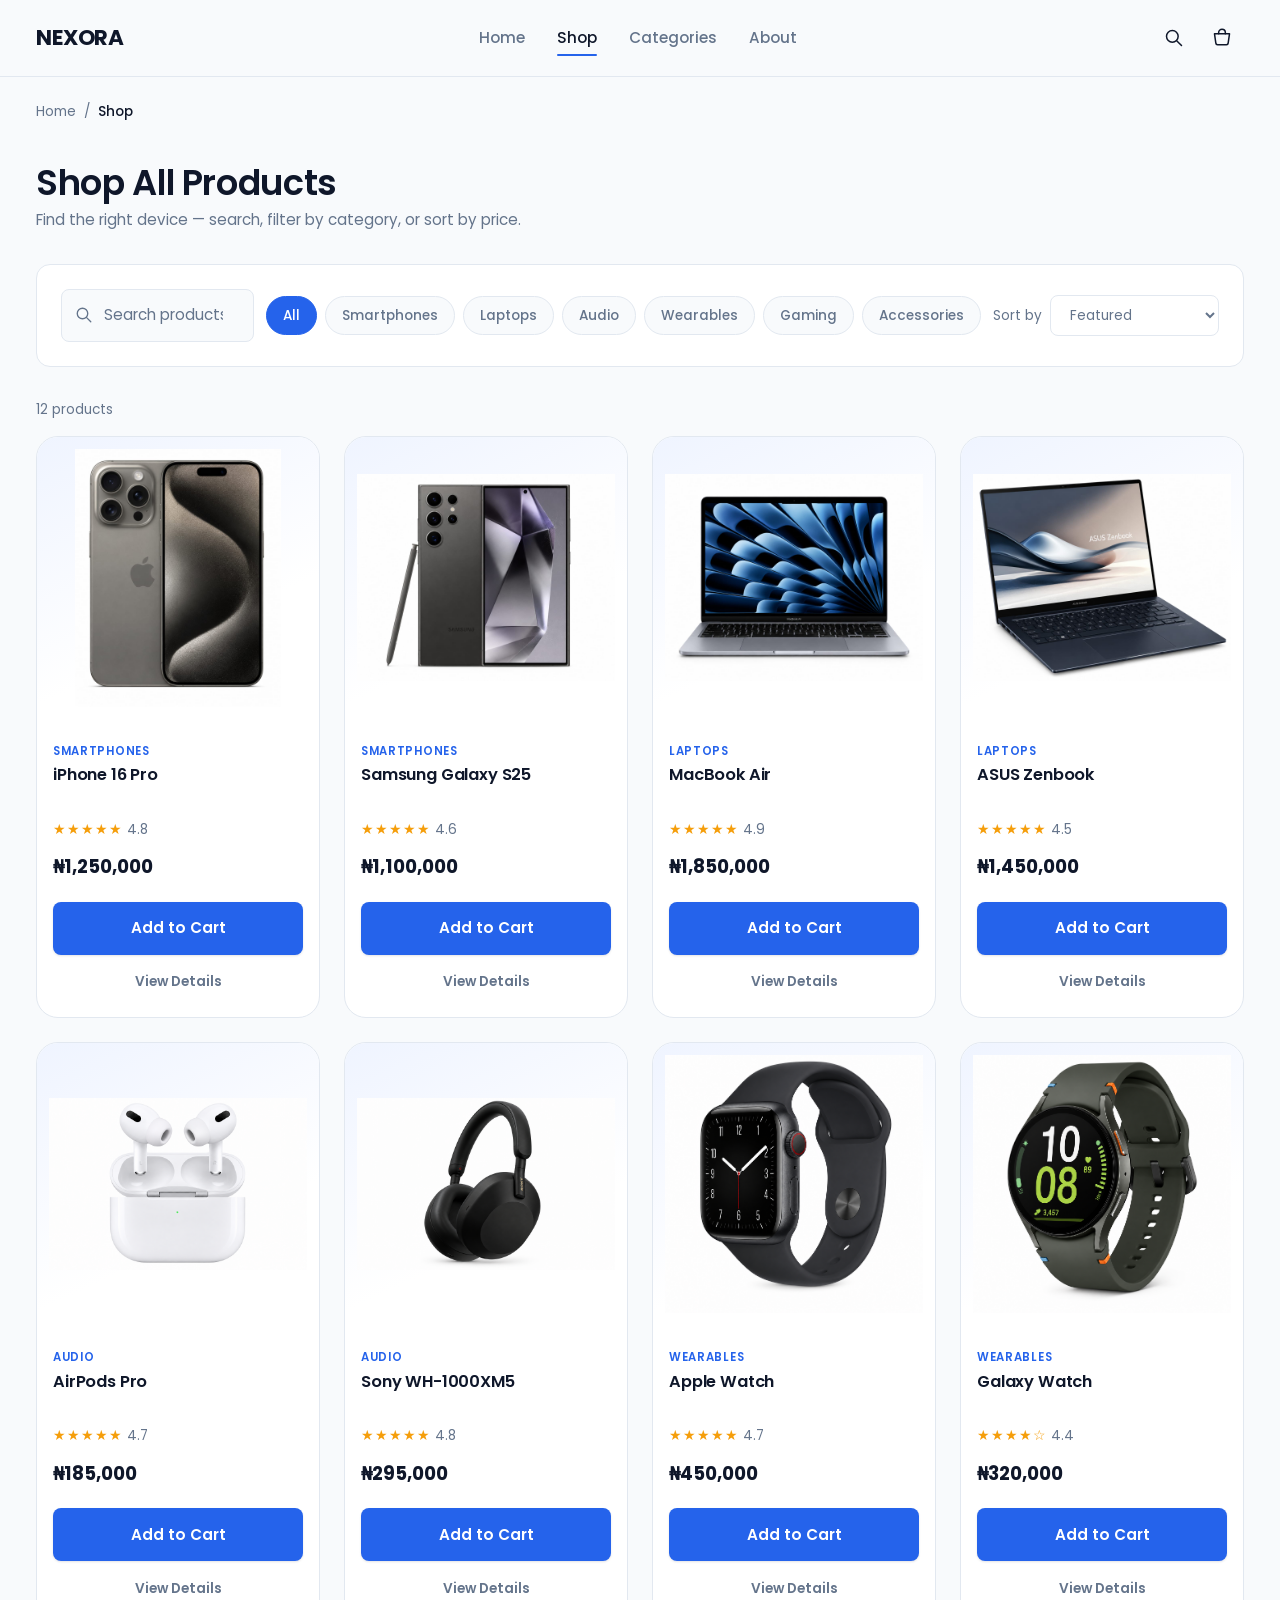
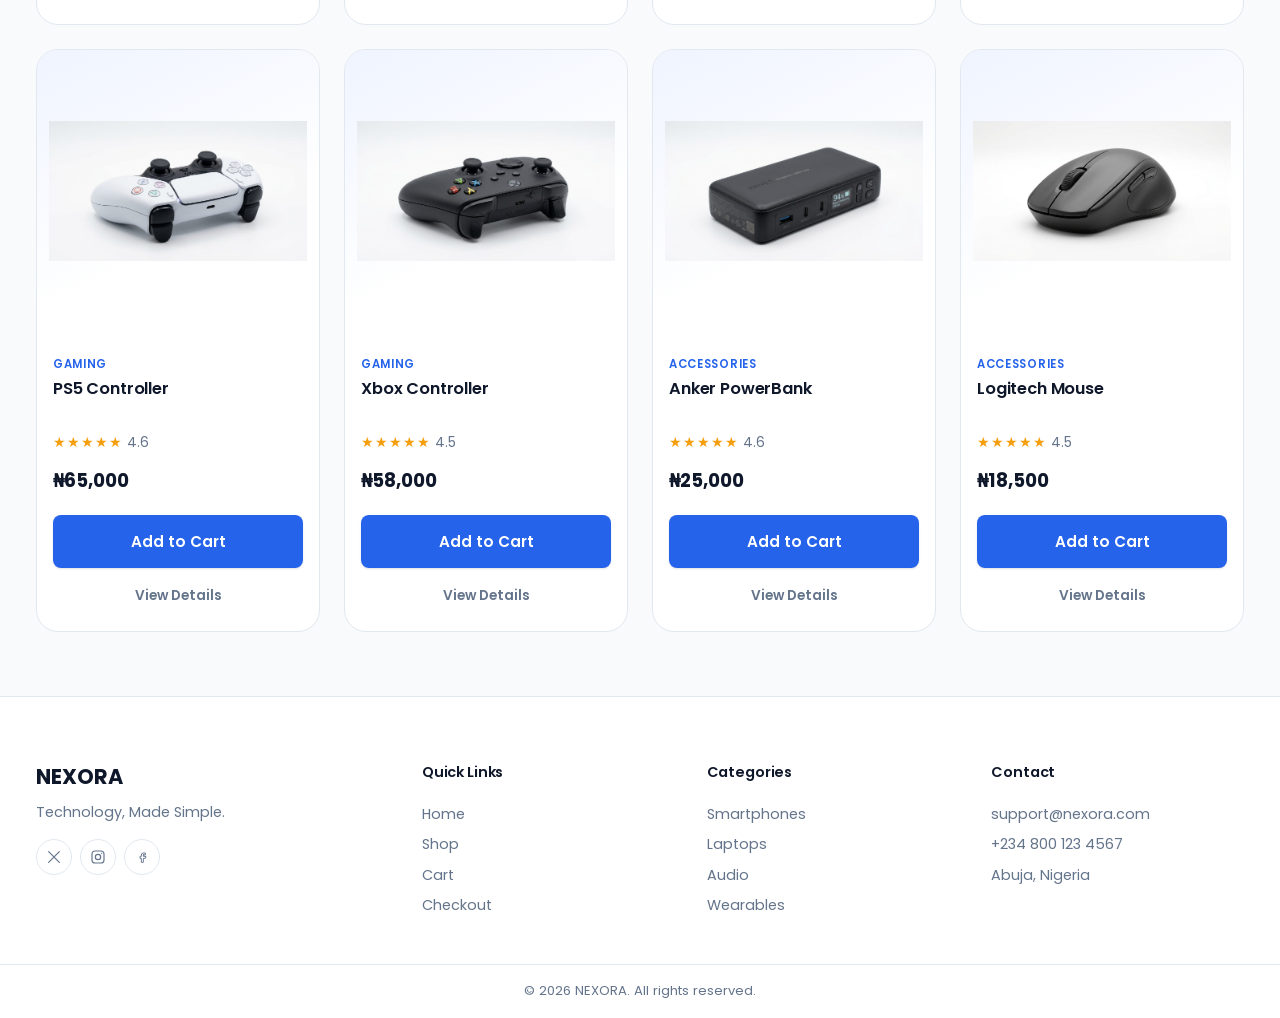
==== commit e86431e1: "update website" ====
--- a/checkout.html
+++ b/checkout.html
@@ -11,7 +11,7 @@
   <link rel="stylesheet" href="css/products.css">
   <link rel="stylesheet" href="css/responsive.css">
 </head>
-<body>
+<body class="checkout-page">
 
   <!-- ============ NAVBAR ============ -->
   <header class="navbar">
--- a/css/style.css
+++ b/css/style.css
@@ -172,6 +172,8 @@
   border: 1px solid transparent;
   transition: transform var(--transition), background var(--transition), box-shadow var(--transition), border-color var(--transition);
   white-space: nowrap;
+  min-height: 44px;
+  -webkit-tap-highlight-color: transparent;
 }
 
 .btn--primary {
@@ -180,6 +182,7 @@
   box-shadow: var(--shadow-sm);
 }
 .btn--primary:hover { background: var(--primary-hover); box-shadow: var(--shadow-md); transform: translateY(-1px); }
+.btn--primary:active { transform: translateY(0); }
 
 .btn--outline {
   background: var(--surface);
@@ -194,7 +197,7 @@
 }
 .btn--ghost:hover { color: var(--primary); }
 
-.btn--sm { padding: 0.6rem 1.1rem; font-size: 0.85rem; }
+.btn--sm { padding: 0.6rem 1.1rem; font-size: 0.85rem; min-height: 36px; }
 .btn--block { width: 100%; }
 .btn:disabled { opacity: 0.65; cursor: not-allowed; transform: none !important; }
 
@@ -215,7 +218,12 @@
   border-radius: var(--radius-sm);
   background: var(--surface);
   font-size: 0.95rem;
+  font-family: inherit;
   transition: border-color var(--transition), box-shadow var(--transition);
+  -webkit-appearance: none;
+  -moz-appearance: none;
+  appearance: none;
+  min-height: 44px;
 }
 
 .field input:focus,
@@ -269,17 +277,28 @@
   font-size: 0.95rem;
   font-weight: 500;
   color: var(--text-secondary);
-  transition: color var(--transition);
+  transition: color var(--transition), transform var(--transition);
   position: relative;
 }
-.navbar__link:hover, .navbar__link[aria-current="page"] { color: var(--text); }
-.navbar__link[aria-current="page"]::after {
+.navbar__link::after {
   content: "";
   position: absolute;
-  left: 0; right: 0; bottom: -6px;
+  left: 0;
+  right: 0;
+  bottom: -6px;
   height: 2px;
   background: var(--primary);
   border-radius: 2px;
+  transform: scaleX(0);
+  transform-origin: left;
+  transition: transform var(--transition), background var(--transition), opacity var(--transition);
+}
+.navbar__link:hover,
+.navbar__link[aria-current="page"] { color: var(--text); }
+.navbar__link:hover::after,
+.navbar__link[aria-current="page"]::after {
+  transform: scaleX(1);
+}
 }
 
 .navbar__actions { display: flex; align-items: center; gap: var(--space-2); }
@@ -290,11 +309,16 @@
   align-items: center;
   justify-content: center;
   width: 40px; height: 40px;
+  min-width: 44px;
+  min-height: 44px;
   border-radius: var(--radius-sm);
   color: var(--text);
   transition: background var(--transition), color var(--transition);
+  -webkit-tap-highlight-color: transparent;
+  cursor: pointer;
 }
 .icon-btn:hover { background: var(--primary-soft); color: var(--primary); }
+.icon-btn:active { opacity: 0.8; }
 
 .cart-count {
   position: absolute;
@@ -318,7 +342,14 @@
   justify-content: center;
   gap: 5px;
   width: 40px; height: 40px;
-  align-items: center;
+  min-width: 44px;
+  min-height: 44px;
+  align-items: center;
+  -webkit-tap-highlight-color: transparent;
+  cursor: pointer;
+  background: none;
+  border: none;
+  padding: 0;
 }
 .hamburger span {
   width: 20px; height: 2px;
@@ -340,9 +371,11 @@
   padding: var(--space-3) var(--space-4);
   max-width: var(--container-width);
   margin-inline: auto;
+  flex-wrap: wrap;
 }
 .navbar__search-form input {
   flex: 1;
+  min-width: 180px;
   padding: 0.7rem 1rem;
   border: 1px solid var(--border);
   border-radius: var(--radius-sm);
@@ -355,6 +388,7 @@
   border-radius: var(--radius-sm);
   font-weight: 600;
   font-size: 0.9rem;
+  white-space: nowrap;
 }
 
 .mobile-menu {
@@ -367,12 +401,25 @@
   box-shadow: var(--shadow-lg);
   z-index: 200;
   transform: translateX(100%);
-  transition: transform var(--transition);
+  transition: transform 0.25s ease;
   padding: var(--space-8) var(--space-5) var(--space-5);
-}
+  overflow-y: auto;
+  -webkit-overflow-scrolling: touch;
+}
+
 .mobile-menu--open { transform: translateX(0); }
 .mobile-menu nav { display: flex; flex-direction: column; gap: var(--space-5); }
-.mobile-menu nav a { font-size: 1.05rem; font-weight: 500; color: var(--text); }
+.mobile-menu nav a { 
+  font-size: 1.05rem; 
+  font-weight: 500; 
+  color: var(--text);
+  display: block;
+  padding: var(--space-2);
+  margin: calc(var(--space-2) * -1);
+  border-radius: var(--radius-sm);
+  transition: color var(--transition), background var(--transition);
+}
+.mobile-menu nav a:hover { color: var(--primary); background: var(--primary-soft); }
 
 /* ---------- Hero ---------- */
 .hero {
@@ -755,6 +802,15 @@
   border: 1px solid rgba(255,255,255,0.2);
   background: rgba(255,255,255,0.08);
   color: #fff;
+  font-size: 0.95rem;
+  font-family: inherit;
+  min-height: 44px;
+  transition: border-color var(--transition), box-shadow var(--transition);
+}
+.newsletter__form input:focus {
+  border-color: rgba(255,255,255,0.4);
+  box-shadow: 0 0 0 3px rgba(37, 99, 235, 0.2);
+  outline: none;
 }
 .newsletter__form input[aria-invalid="true"] { border-color: #FCA5A5; }
 .newsletter__form input::placeholder { color: #94A3B8; }
@@ -873,6 +929,9 @@
   font-size: 0.85rem;
   color: var(--text-secondary);
   padding-block: var(--space-5);
-}
+  overflow-x: auto;
+  scroll-behavior: smooth;
+}
+.breadcrumb a { transition: color var(--transition); }
 .breadcrumb a:hover { color: var(--primary); }
-.breadcrumb__current { color: var(--text); font-weight: 500; }
+.breadcrumb__current { color: var(--text); font-weight: 500; white-space: nowrap; }
--- a/css/products.css
+++ b/css/products.css
@@ -8,8 +8,16 @@
 .page-header {
   padding-block: var(--space-2) var(--space-5);
 }
-.page-header__title { font-size: clamp(1.6rem, 1.3rem + 1.2vw, 2.2rem); }
-.page-header__text { color: var(--text-secondary); margin-top: var(--space-1); }
+.page-header__title { 
+  font-size: clamp(1.6rem, 1.3rem + 1.2vw, 2.2rem); 
+  line-height: 1.2;
+  letter-spacing: -0.01em;
+}
+.page-header__text { 
+  color: var(--text-secondary); 
+  margin-top: var(--space-1); 
+  font-size: 0.95rem;
+}
 
 /* ---------- Shop toolbar ---------- */
 .shop-toolbar {
@@ -25,12 +33,14 @@
 
 .shop-toolbar__search {
   position: relative;
+  width: 100%;
 }
 .shop-toolbar__search svg {
   position: absolute;
   left: 14px; top: 50%;
   transform: translateY(-50%);
   color: var(--text-secondary);
+  pointer-events: none;
 }
 .shop-toolbar__search input {
   width: 100%;
@@ -38,12 +48,17 @@
   border: 1px solid var(--border);
   border-radius: var(--radius-sm);
   background: var(--bg);
+  font-size: 0.95rem;
+  transition: border-color var(--transition), box-shadow var(--transition);
 }
 .shop-toolbar__search input:focus {
   border-color: var(--primary);
   box-shadow: 0 0 0 3px var(--primary-soft);
   outline: none;
 }
+.shop-toolbar__search input::placeholder {
+  color: var(--text-secondary);
+}
 
 .shop-toolbar__row {
   display: flex;
@@ -57,6 +72,8 @@
   display: flex;
   flex-wrap: wrap;
   gap: var(--space-2);
+  flex: 1;
+  min-width: 0;
 }
 
 .filter-pill {
@@ -68,6 +85,8 @@
   font-weight: 500;
   color: var(--text-secondary);
   transition: all var(--transition);
+  white-space: nowrap;
+  flex-shrink: 0;
 }
 .filter-pill:hover { border-color: var(--primary); color: var(--primary); }
 .filter-pill--active {
@@ -83,12 +102,21 @@
   font-size: 0.85rem;
   color: var(--text-secondary);
   white-space: nowrap;
+  flex-shrink: 0;
 }
 .shop-toolbar__sort select {
   padding: 0.55rem 0.9rem;
   border: 1px solid var(--border);
   border-radius: var(--radius-sm);
   background: var(--surface);
+  font-size: 0.85rem;
+  transition: border-color var(--transition), box-shadow var(--transition);
+  cursor: pointer;
+}
+.shop-toolbar__sort select:focus {
+  border-color: var(--primary);
+  box-shadow: 0 0 0 3px var(--primary-soft);
+  outline: none;
 }
 
 .results-count { font-size: 0.85rem; color: var(--text-secondary); margin-bottom: var(--space-4); }
@@ -144,18 +172,29 @@
 }
 .qty-selector button {
   width: 42px; height: 42px;
+  min-width: 44px;
+  min-height: 44px;
   font-size: 1.1rem;
   color: var(--text);
-  transition: background var(--transition);
+  transition: background var(--transition), color var(--transition);
+  cursor: pointer;
+  background: none;
+  border: none;
+  -webkit-tap-highlight-color: transparent;
 }
 .qty-selector button:hover { background: var(--primary-soft); color: var(--primary); }
+.qty-selector button:active { opacity: 0.8; }
 .qty-selector input {
   width: 52px; height: 42px;
   text-align: center;
   border: none;
   border-inline: 1px solid var(--border);
   -moz-appearance: textfield;
-}
+  font-family: inherit;
+  font-size: 0.9rem;
+  color: inherit;
+}
+.qty-selector input:focus { outline: none; }
 .qty-selector input::-webkit-outer-spin-button,
 .qty-selector input::-webkit-inner-spin-button { -webkit-appearance: none; margin: 0; }
 
@@ -239,8 +278,23 @@
   border-radius: var(--radius-sm);
   width: fit-content;
 }
-.qty-btn { width: 30px; height: 30px; font-size: 1rem; transition: background var(--transition); border-radius: var(--radius-sm); }
+.qty-btn { 
+  width: 30px; 
+  height: 30px;
+  min-width: 36px;
+  min-height: 36px;
+  font-size: 1rem; 
+  font-weight: 600;
+  transition: background var(--transition), color var(--transition); 
+  border-radius: var(--radius-sm);
+  cursor: pointer;
+  background: none;
+  border: 1px solid var(--border);
+  color: inherit;
+  -webkit-tap-highlight-color: transparent;
+}
 .qty-btn:hover { background: var(--primary-soft); color: var(--primary); }
+.qty-btn:active { opacity: 0.8; }
 .qty-value { min-width: 20px; text-align: center; font-weight: 600; font-size: 0.9rem; }
 
 .cart-item__line-total { grid-area: total; font-weight: 700; justify-self: end; font-size: 0.95rem; }
@@ -303,15 +357,36 @@
 }
 
 /* ---------- Checkout page ---------- */
-.checkout-layout {
+.checkout-page {
+  overflow-x: hidden;
+}
+
+.checkout-page .checkout-layout,
+.checkout-page .checkout-form,
+.checkout-page .order-summary,
+.checkout-page .checkout-form .field,
+.checkout-page .checkout-form .field input,
+.checkout-page .checkout-form .field select,
+.checkout-page .checkout-form .field textarea,
+.checkout-page .checkout-form .field button,
+.checkout-page .checkout-form .btn,
+.checkout-page .order-summary .summary-item,
+.checkout-page .order-summary .summary-row {
+  width: 100%;
+  max-width: 100%;
+  box-sizing: border-box;
+}
+
+.checkout-page .checkout-layout {
   display: grid;
   grid-template-columns: 1fr;
   gap: var(--space-6);
   align-items: start;
   padding-bottom: var(--space-8);
-}
-
-.checkout-form {
+  min-width: 0;
+}
+
+.checkout-page .checkout-form {
   display: grid;
   grid-template-columns: 1fr;
   gap: var(--space-4);
@@ -320,7 +395,22 @@
   border-radius: var(--radius-md);
   padding: var(--space-5);
 }
-.checkout-form h2 { font-size: 1.05rem; margin-bottom: var(--space-1); }
+.checkout-page .checkout-form h2 { font-size: 1.05rem; margin-bottom: var(--space-1); }
+.checkout-page .checkout-form .btn,
+.checkout-page .checkout-form button {
+  white-space: normal;
+  width: 100%;
+  max-width: 100%;
+}
+.checkout-page .checkout-form .field input,
+.checkout-page .checkout-form .field select,
+.checkout-page .checkout-form .field textarea {
+  min-width: 0;
+}
+.checkout-page .checkout-form,
+.checkout-page .order-summary {
+  min-width: 0;
+}
 
 /* ---------- Success page ---------- */
 .success-panel {
--- a/css/responsive.css
+++ b/css/responsive.css
@@ -6,16 +6,200 @@
    as the viewport grows — never the other way around.
    ============================================================= */
 
+/* ---------- Ultra small phones (< 320px): aggressive tightening ---------- */
+@media (max-width: 319px) {
+  .container { padding-inline: var(--space-2); }
+  
+  .section { padding-block: var(--space-6); }
+  .section--tight { padding-block: var(--space-5); }
+  
+  .empty-state { padding: var(--space-5) var(--space-2); }
+  .empty-state__icon { width: 56px; height: 56px; }
+  
+  .hero { padding-block: var(--space-6) var(--space-7); }
+  .hero__title { font-size: clamp(1.8rem, 1.5rem + 2vw, 2.2rem); }
+  .hero__eyebrow { padding: 0.35rem 0.7rem 0.35rem 0.5rem; margin-bottom: var(--space-3); }
+  .hero__text { font-size: 0.95rem; margin-bottom: var(--space-4); }
+  .hero__stats { gap: var(--space-4); padding-top: var(--space-4); }
+  .hero__stat-value { font-size: 1.35rem; }
+  
+  .navbar__logo { font-size: 1.2rem; }
+  .navbar__inner { padding-block: var(--space-3); gap: var(--space-2); }
+  
+  .page-header { padding-block: var(--space-1) var(--space-3); }
+  .page-header__title { font-size: clamp(1.3rem, 1rem + 1vw, 1.6rem); }
+  
+  .shop-toolbar { gap: var(--space-3); padding: var(--space-3); }
+  .shop-toolbar__search input { padding: 0.7rem 1rem 0.7rem 2.4rem; font-size: 0.9rem; }
+  
+  .filter-pill { padding: 0.4rem 0.8rem; font-size: 0.78rem; }
+  .shop-toolbar__sort { font-size: 0.78rem; }
+  .shop-toolbar__sort select { padding: 0.5rem 0.8rem; font-size: 0.85rem; }
+  
+  .newsletter { padding: var(--space-5) var(--space-3); }
+  .newsletter__title { font-size: 1.4rem; }
+  .newsletter__form { max-width: 100%; }
+  
+  .footer__grid { gap: var(--space-4); }
+  .footer__logo { font-size: 1.1rem; }
+  .footer__col h3 { font-size: 0.85rem; }
+  
+  .cart-item { gap: var(--space-1) var(--space-3); }
+  .cart-item__image { width: 60px; height: 60px; }
+  .cart-item__name { font-size: 0.9rem; }
+  
+  .product-detail__name { font-size: clamp(1.3rem, 1rem + 0.8vw, 1.6rem); }
+  .product-detail__price { font-size: 1.5rem; }
+}
+
+/* ---------- Small phones (320px - 380px): careful spacing ---------- */
+@media (max-width: 380px) {
+  .container { padding-inline: var(--space-3); }
+  
+  .hero { padding-block: var(--space-7) var(--space-8); }
+  .hero__title { font-size: 1.9rem; }
+  .hero__stats { gap: var(--space-5); }
+  .hero__actions { gap: var(--space-2); }
+  .hero__actions .btn { padding: 0.75rem 1.3rem; font-size: 0.9rem; }
+  
+  .section { padding-block: var(--space-6); }
+  .section--tight { padding-block: var(--space-5); }
+  .section__title { font-size: clamp(1.4rem, 1.1rem + 1vw, 1.9rem); }
+  
+  .navbar__inner { padding-block: var(--space-3); gap: var(--space-3); }
+  .navbar__logo { font-size: 1.25rem; }
+  .navbar__search-form { padding: var(--space-2) var(--space-3); gap: var(--space-1); }
+  .navbar__search-form button { padding: 0.6rem 1rem; font-size: 0.85rem; }
+  
+  .page-header { padding-block: var(--space-2) var(--space-4); }
+  .page-header__title { font-size: clamp(1.4rem, 1.1rem + 1.2vw, 1.8rem); }
+  
+  .shop-toolbar { gap: var(--space-3); padding: var(--space-3); }
+  .shop-toolbar__row { gap: var(--space-2); flex-wrap: wrap; }
+  .filter-pill { padding: 0.45rem 0.9rem; font-size: 0.8rem; }
+  .shop-toolbar__sort { font-size: 0.8rem; gap: var(--space-1); }
+  
+  .cart-item { gap: var(--space-2) var(--space-3); }
+  .cart-item__image { width: 64px; height: 64px; }
+  .cart-item__name { font-size: 0.92rem; }
+  
+  .newsletter { padding: var(--space-6) var(--space-4); }
+  .newsletter__title { font-size: 1.5rem; margin-bottom: var(--space-1); }
+  .newsletter__text { font-size: 0.95rem; margin-bottom: var(--space-3); }
+  
+  .breadcrumb { font-size: 0.85rem; margin-bottom: var(--space-3); overflow-x: auto; white-space: nowrap; }
+  
+  .btn { padding: 0.75rem 1.3rem; font-size: 0.9rem; }
+  .btn--sm { padding: 0.55rem 1rem; font-size: 0.8rem; }
+}
+
+/* ---------- Medium phones (381px - 480px) ---------- */
+@media (min-width: 381px) and (max-width: 479px) {
+  .container { padding-inline: var(--space-3); }
+  
+  .product-grid { grid-template-columns: repeat(2, 1fr); gap: var(--space-4); }
+  .category-grid { grid-template-columns: repeat(2, 1fr); gap: var(--space-3); }
+  
+  .newsletter { padding: var(--space-6) var(--space-5); }
+  .newsletter__form { max-width: 100%; }
+  
+  .hero { padding-block: var(--space-7) var(--space-8); }
+  .hero__title { font-size: 2rem; }
+  
+  .section { padding-block: var(--space-7); }
+  .section__title { font-size: clamp(1.5rem, 1.2rem + 1.2vw, 2rem); }
+  
+  .cart-item { grid-template-columns: 72px 2fr auto auto auto; gap: var(--space-2) var(--space-4); }
+  .cart-item__image { width: 72px; height: 72px; }
+}
+
 /* ---------- Large phones (small bump before tablet) ---------- */
 @media (min-width: 480px) {
   .product-grid { grid-template-columns: repeat(2, 1fr); }
   .category-grid { grid-template-columns: repeat(2, 1fr); }
+  
+  .shop-toolbar { flex-direction: row; align-items: center; gap: var(--space-3); }
+  .shop-toolbar__search { flex: 1; }
+  .shop-toolbar__row { width: auto; flex-wrap: wrap; }
+  
+  .cart-item { grid-template-columns: 80px 2fr auto auto auto; }
+  .cart-item__image { width: 80px; height: 80px; }
+}
+
+/* ---------- Checkout mobile overflow guard ---------- */
+@media (max-width: 767px) {
+  .checkout-page {
+    overflow-x: hidden;
+  }
+
+  .checkout-page .checkout-layout,
+  .checkout-page .checkout-form,
+  .checkout-page .order-summary {
+    width: 100%;
+    max-width: 100%;
+    box-sizing: border-box;
+  }
+
+  .checkout-page .checkout-layout {
+    grid-template-columns: 1fr;
+    gap: var(--space-4);
+  }
+
+  .checkout-page .checkout-form {
+    grid-template-columns: 1fr;
+    padding: var(--space-4);
+  }
+
+  .checkout-page .checkout-form .field,
+  .checkout-page .checkout-form .field input,
+  .checkout-page .checkout-form .field select,
+  .checkout-page .checkout-form .field textarea,
+  .checkout-page .checkout-form .btn,
+  .checkout-page .order-summary {
+    width: 100%;
+    max-width: 100%;
+    box-sizing: border-box;
+  }
+
+  .checkout-page .checkout-form .btn,
+  .checkout-page .checkout-form button {
+    white-space: normal;
+    min-width: 0;
+  }
+
+  .checkout-page .order-summary {
+    padding: var(--space-4);
+  }
+
+  .checkout-page .summary-item,
+  .checkout-page .summary-row {
+    flex-wrap: wrap;
+    gap: var(--space-2);
+    min-width: 0;
+  }
+
+  .checkout-page .summary-item__image {
+    width: 44px;
+    height: 44px;
+    flex-shrink: 0;
+  }
+
+  .checkout-page .summary-item__info {
+    min-width: 0;
+  }
 }
 
 /* ---------- Tablet ---------- */
 @media (min-width: 768px) {
+  .container { padding-inline: var(--space-4); }
+  
+  .section { padding-block: var(--space-8); }
+  .section--tight { padding-block: var(--space-7); }
+  
   .hero__inner { grid-template-columns: 1.1fr 0.9fr; }
+  .hero { padding-block: var(--space-8) var(--space-9); }
   .hero__stats { gap: var(--space-8); }
+  .hero__title { font-size: clamp(2.2rem, 1.6rem + 2vw, 2.8rem); }
 
   /* Promote the trust cards from a static mobile stack into floating
      glass badges anchored over the circuit graphic */
@@ -34,19 +218,20 @@
   .hero__float-card--delivery { top: 6%; left: -6%; }
   .hero__float-card--rating { bottom: 8%; right: -4%; }
 
-  .category-grid { grid-template-columns: repeat(3, 1fr); }
-  .product-grid { grid-template-columns: repeat(3, 1fr); }
+  .category-grid { grid-template-columns: repeat(3, 1fr); gap: var(--space-4); }
+  .product-grid { grid-template-columns: repeat(3, 1fr); gap: var(--space-5); }
 
   .features-grid { grid-template-columns: repeat(2, 1fr); }
   .testimonial-grid { grid-template-columns: repeat(2, 1fr); }
 
-  .footer__grid { grid-template-columns: 1.2fr 1fr 1fr; }
-
+  .footer__grid { grid-template-columns: 1.2fr 1fr 1fr; gap: var(--space-6); }
+
+  .newsletter { padding: var(--space-7) var(--space-6); }
   .newsletter__field { flex-direction: row; }
   .newsletter__field input { flex: 1; }
   .newsletter__field button { flex-shrink: 0; }
 
-  .product-detail { grid-template-columns: 1fr 1fr; align-items: start; }
+  .product-detail { grid-template-columns: 1fr 1fr; align-items: start; gap: var(--space-7); }
   .specs-list { grid-template-columns: 1fr 1fr; }
   .specs-list dt, .specs-list dd { border-right: 1px solid var(--border); }
   .specs-list dt:nth-child(4n), .specs-list dd:nth-child(4n) { border-right: none; }
@@ -54,14 +239,20 @@
   .cart-item {
     grid-template-columns: 88px 2fr auto auto auto;
     grid-template-areas: "image details qty total remove";
-  }
+    gap: var(--space-2) var(--space-4);
+  }
+  .cart-item__image { width: 88px; height: 88px; }
   .cart-item__line-total { min-width: 100px; }
 
   .checkout-form { grid-template-columns: 1fr 1fr; }
   .checkout-form h2,
   .checkout-form .field--full { grid-column: 1 / -1; }
 
-  .success-details { grid-template-columns: 1fr 1fr; }
+  .success-details { grid-template-columns: 1fr 1fr; gap: var(--space-6); }
+  
+  .page-header { padding-block: var(--space-4) var(--space-6); }
+  
+  .shop-toolbar { padding: var(--space-5); }
 }
 
 /* ---------- Desktop ---------- */
@@ -81,10 +272,3 @@
 
   .checkout-layout { grid-template-columns: 1.4fr 1fr; }
 }
-
-/* ---------- Small phones only: tighten spacing further ---------- */
-@media (max-width: 380px) {
-  .container { padding-inline: var(--space-3); }
-  .hero__title { font-size: 1.9rem; }
-  .hero__stats { gap: var(--space-5); }
-}
